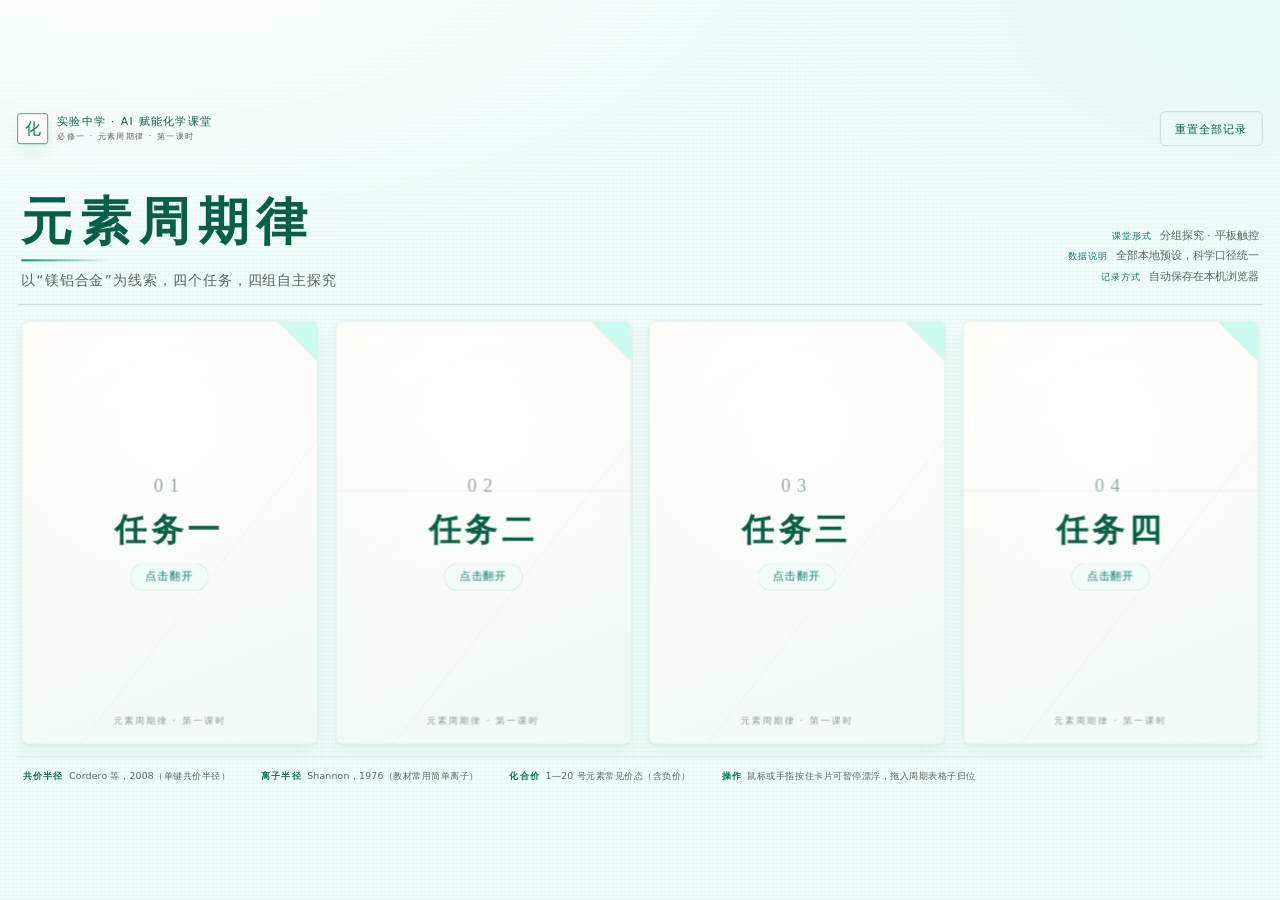
==== index.html @ ee49c3c9 "优化卡片翻面与放大预览，精简卡片背面并标注离子半径来源" ====
<!DOCTYPE html>
<html lang="zh-CN">
<head>
  <meta charset="UTF-8">
  <meta name="viewport" content="width=device-width, initial-scale=1.0, maximum-scale=1.0, user-scalable=no">
  <title>元素周期律 · 第一课时</title>
  <link rel="stylesheet" href="css/base.css?v=13">
  <link rel="stylesheet" href="css/main.css?v=13">
</head>
<body>
  <div id="stage">
    <!-- 顶部：课程标识与全局重置 -->
    <header class="hero-head">
      <div class="brand">
        <span class="brand-seal">化</span>
        <div class="brand-text">
          <div class="brand-line">实验中学 · AI 赋能化学课堂</div>
          <div class="brand-sub">必修一 · 元素周期律 · 第一课时</div>
        </div>
      </div>
      <button class="btn btn-ghost" id="btn-reset-all">重置全部记录</button>
    </header>

    <!-- 主标题区 -->
    <section class="hero">
      <div class="hero-main">
        <h1 class="hero-title">元素周期律</h1>
        <div class="hero-rule"></div>
        <p class="hero-sub">以“镁铝合金”为线索，四个任务，四组自主探究</p>
      </div>
      <aside class="hero-aside">
        <div class="aside-line"><span>课堂形式</span>分组探究 · 平板触控</div>
        <div class="aside-line"><span>数据说明</span>全部本地预设，科学口径统一</div>
        <div class="aside-line"><span>记录方式</span>自动保存在本机浏览器</div>
      </aside>
    </section>

    <!-- 四个任务入口：默认背面朝上，小组盲选后翻牌 -->
    <main class="task-grid">
      <div class="flip-card" data-task="task1">
        <div class="flip-inner">
          <!-- 背面：盲选封面，不透露任务内容 -->
          <div class="flip-face flip-cover">
            <span class="cover-fold"></span>
            <span class="cover-index">01</span>
            <span class="cover-title">任务一</span>
            <span class="cover-hint">点击翻开</span>
            <span class="cover-mark">元素周期律 · 第一课时</span>
          </div>
          <!-- 正面：任务详情 -->
          <div class="flip-face flip-front">
            <button class="flip-back" type="button">翻回背面</button>
            <div class="task-index">01</div>
            <div class="task-body">
              <div class="task-kicker">原子结构</div>
              <h2>构造原子结构示意图</h2>
              <p>增减质子与电子，判断中性原子与电子层排布，把正确的结构示意图点进周期表。</p>
              <div class="task-meta">不显示中子 · 本节课不讨论同位素 · 完成铝后自由探索</div>
            </div>
            <div class="task-foot">
              <div class="task-progress">
                <div class="task-progress-bar"><i data-bar="task1"></i></div>
                <span data-progress="task1">已点亮 0 / 26</span>
              </div>
              <div class="task-actions">
                <button class="task-reset" data-reset="task1" type="button">清空记录</button>
                <a class="task-enter-btn" href="task1.html">进入任务 →</a>
              </div>
            </div>
          </div>
        </div>
      </div>

      <div class="flip-card" data-task="task2">
        <div class="flip-inner">
          <div class="flip-face flip-cover">
            <span class="cover-fold"></span>
            <span class="cover-index">02</span>
            <span class="cover-title">任务二</span>
            <span class="cover-hint">点击翻开</span>
            <span class="cover-mark">元素周期律 · 第一课时</span>
          </div>
          <div class="flip-face flip-front">
            <button class="flip-back" type="button">翻回背面</button>
            <div class="task-index">02</div>
            <div class="task-body">
              <div class="task-kicker">原子半径</div>
              <h2>原子半径卡片探究</h2>
              <p>在凌乱悬浮的卡片中翻面、读数据、拖回周期表，寻找与铝原子半径相近的元素。</p>
              <div class="task-meta">共价半径 / pm · Cordero 等，2008（单键共价半径）</div>
            </div>
            <div class="task-foot">
              <div class="task-progress">
                <div class="task-progress-bar"><i data-bar="task2"></i></div>
                <span data-progress="task2">已翻面 0 / 32</span>
              </div>
              <div class="task-actions">
                <button class="task-reset" data-reset="task2" type="button">清空记录</button>
                <a class="task-enter-btn" href="task2.html">进入任务 →</a>
              </div>
            </div>
          </div>
        </div>
      </div>

      <div class="flip-card" data-task="task3">
        <div class="flip-inner">
          <div class="flip-face flip-cover">
            <span class="cover-fold"></span>
            <span class="cover-index">03</span>
            <span class="cover-title">任务三</span>
            <span class="cover-hint">点击翻开</span>
            <span class="cover-mark">元素周期律 · 第一课时</span>
          </div>
          <div class="flip-face flip-front">
            <button class="flip-back" type="button">翻回背面</button>
            <div class="task-index">03</div>
            <div class="task-body">
              <div class="task-kicker">离子半径</div>
              <h2>离子半径与核外电子排布</h2>
              <p>镁铝合金氧化膜中的 Mg²⁺、Al³⁺ 都是 10 电子，半径为何不同？比较其他简单离子，归纳半径规律。</p>
              <div class="task-meta">离子半径 / pm · 可一键叠加原子半径对比</div>
            </div>
            <div class="task-foot">
              <div class="task-progress">
                <div class="task-progress-bar"><i data-bar="task3"></i></div>
                <span data-progress="task3">已翻面 0 / 19</span>
              </div>
              <div class="task-actions">
                <button class="task-reset" data-reset="task3" type="button">清空记录</button>
                <a class="task-enter-btn" href="task3.html">进入任务 →</a>
              </div>
            </div>
          </div>
        </div>
      </div>

      <div class="flip-card" data-task="task4">
        <div class="flip-inner">
          <div class="flip-face flip-cover">
            <span class="cover-fold"></span>
            <span class="cover-index">04</span>
            <span class="cover-title">任务四</span>
            <span class="cover-hint">点击翻开</span>
            <span class="cover-mark">元素周期律 · 第一课时</span>
          </div>
          <div class="flip-face flip-front">
            <button class="flip-back" type="button">翻回背面</button>
            <div class="task-index">04</div>
            <div class="task-body">
              <div class="task-kicker">常见化合价</div>
              <h2>化合价卡片探究</h2>
              <p>翻面读取 1—20 号元素的常见价态，观察最高正价、最低负价与周期表位置的联系。</p>
              <div class="task-meta">1—20 号元素 · 高中常见价态（含负价）</div>
            </div>
            <div class="task-foot">
              <div class="task-progress">
                <div class="task-progress-bar"><i data-bar="task4"></i></div>
                <span data-progress="task4">已翻面 0 / 17</span>
              </div>
              <div class="task-actions">
                <button class="task-reset" data-reset="task4" type="button">清空记录</button>
                <a class="task-enter-btn" href="task4.html">进入任务 →</a>
              </div>
            </div>
          </div>
        </div>
      </div>
    </main>

    <!-- 页脚说明 -->
    <footer class="hero-foot">
      <div class="foot-item"><b>共价半径</b>Cordero 等，2008（单键共价半径）</div>
      <div class="foot-item"><b>离子半径</b>Shannon，1976（教材常用简单离子）</div>
      <div class="foot-item"><b>化合价</b>1—20 号元素常见价态（含负价）</div>
      <div class="foot-item"><b>操作</b>鼠标或手指按住卡片可暂停漂浮，拖入周期表格子归位</div>
    </footer>
  </div>

  <script src="js/data.js?v=13"></script>
  <script src="js/common.js?v=13"></script>
  <script src="js/main.js?v=13"></script>
</body>
</html>
---- css/base.css ----
/* =====================================================================
   base.css —— 全局风格、舞台自适应、通用组件
   风格：折纸纸质感 + 新古典秩序网格 + 侘寂留白
   ===================================================================== */

:root {
  --teal-900: #065f46;
  --teal-800: #047857;
  --teal-600: #059669;
  --teal-500: #0d9488;
  --cyan: #0891b2;
  --mint-50: #f0fdfa;
  --mint-100: #ccfbf1;
  --paper: #fffef8;
  --paper-2: #f7f5f0;
  --ink: #2a2a28;
  --ink-soft: #5a6360;
  --line: #d8e6e1;
  --line-strong: #b6d2ca;
  --red: #b3261e;
  --red-bg: #fdecea;
  --shadow-paper: 0 1px 0 rgba(255, 255, 255, .9) inset, 0 2px 3px rgba(6, 95, 70, .06), 0 12px 24px rgba(6, 95, 70, .07);
  --radius-card: 10px;
  --font-serif: "Noto Serif SC", "Source Han Serif SC", "Songti SC", "SimSun", "Times New Roman", serif;
  --font-sans: "PingFang SC", "HarmonyOS Sans SC", "Microsoft YaHei", "Noto Sans SC", system-ui, sans-serif;
}

* { box-sizing: border-box; }

html, body {
  margin: 0;
  padding: 0;
  width: 100%;
  height: 100%;
  overflow: hidden;
  background: #e8f4f1;
  color: var(--ink);
  font-family: var(--font-sans);
  -webkit-tap-highlight-color: transparent;
}

/* 米白纸张底色 + 极淡的纸纤维纹理（纯 CSS，离线可用） */
body {
  background-color: var(--mint-50);
  background-image:
    radial-gradient(1200px 600px at 12% -10%, #ffffff 0%, rgba(255, 255, 255, 0) 60%),
    radial-gradient(900px 500px at 100% 0%, #e6faf5 0%, rgba(230, 250, 245, 0) 55%),
    repeating-linear-gradient(0deg, rgba(6, 95, 70, .018) 0 1px, transparent 1px 4px),
    repeating-linear-gradient(90deg, rgba(6, 95, 70, .012) 0 1px, transparent 1px 4px);
}

/* 固定的 1920×1080 舞台，脚本按窗口大小整体缩放，投屏比例始终稳定 */
#stage {
  position: absolute;
  left: 50%;
  top: 50%;
  width: 1920px;
  height: 1080px;
  transform-origin: center center;
  padding: 0 26px 22px;
  display: flex;
  flex-direction: column;
  overflow: hidden;
}

/* ---------------- 顶栏 ---------------- */
.topbar {
  height: 92px;
  flex: 0 0 auto;
  display: flex;
  align-items: center;
  justify-content: space-between;
  gap: 24px;
}

.topbar-left {
  display: flex;
  align-items: center;
  gap: 22px;
  min-width: 0;
}

.back-link {
  display: inline-flex;
  align-items: center;
  gap: 6px;
  height: 50px;
  padding: 0 18px;
  border: 1px solid var(--line-strong);
  border-radius: 8px;
  background: var(--paper);
  color: var(--teal-800);
  font-size: 18px;
  text-decoration: none;
  letter-spacing: .04em;
  box-shadow: var(--shadow-paper);
  transition: transform .24s ease-out, border-color .24s ease-out;
  white-space: nowrap;
}
.back-link:hover { transform: translateY(-1px); border-color: var(--teal-600); }

.title-block { min-width: 0; }

.eyebrow {
  font-size: 15px;
  letter-spacing: .24em;
  color: var(--teal-600);
  margin-bottom: 4px;
  text-transform: uppercase;
}

h1 {
  margin: 0;
  font-family: var(--font-serif);
  font-size: 34px;
  font-weight: 600;
  letter-spacing: .05em;
  color: var(--teal-900);
  white-space: nowrap;
}

.topbar-right {
  display: flex;
  align-items: center;
  gap: 12px;
  flex: 0 0 auto;
}

.progress-chip {
  height: 52px;
  padding: 0 18px;
  display: inline-flex;
  align-items: center;
  gap: 8px;
  border-radius: 8px;
  border: 1px dashed var(--line-strong);
  background: rgba(255, 254, 248, .7);
  color: var(--teal-800);
  font-size: 17px;
  letter-spacing: .05em;
}

/* ---------------- 按钮 ---------------- */
.btn {
  height: 52px;
  padding: 0 22px;
  border-radius: 8px;
  border: 1px solid var(--line-strong);
  background: var(--paper);
  color: var(--teal-900);
  font-size: 17px;
  font-family: var(--font-sans);
  letter-spacing: .06em;
  cursor: pointer;
  box-shadow: var(--shadow-paper);
  transition: transform .22s ease-out, background-color .22s ease-out, border-color .22s ease-out;
  white-space: nowrap;
  touch-action: manipulation;
}
.btn:hover { transform: translateY(-1px); border-color: var(--teal-600); }
.btn:active { transform: translateY(0); }

.btn-primary {
  background: var(--teal-800);
  border-color: var(--teal-900);
  color: #f7fffd;
}
.btn-primary:hover { background: var(--teal-900); }

.btn-ghost { background: transparent; box-shadow: none; }

/* ---------------- 面板（纸质卡片） ---------------- */
.panel {
  position: relative;
  background: var(--paper);
  border: 1px solid var(--line);
  border-radius: var(--radius-card);
  box-shadow: var(--shadow-paper);
  display: flex;
  flex-direction: column;
  min-height: 0;
  overflow: hidden;
}

/* 纸面极淡的折痕：一条斜向细线，不抢视觉 */
.panel::after {
  content: "";
  position: absolute;
  inset: 0;
  pointer-events: none;
  background-image: linear-gradient(118deg, transparent 0 49.85%, rgba(6, 95, 70, .045) 49.85% 50%, transparent 50% 100%);
  opacity: .9;
}

.panel-head {
  flex: 0 0 auto;
  height: 54px;
  padding: 0 18px;
  display: flex;
  align-items: center;
  justify-content: space-between;
  gap: 12px;
  border-bottom: 1px solid var(--line);
  background: linear-gradient(180deg, rgba(240, 253, 250, .9), rgba(255, 254, 248, 0));
}

.panel-title {
  display: inline-flex;
  align-items: center;
  gap: 8px;
  font-family: var(--font-serif);
  font-size: 19px;
  letter-spacing: .1em;
  color: var(--teal-900);
}

.panel-title::before {
  content: "";
  width: 4px;
  height: 16px;
  background: var(--teal-600);
  border-radius: 1px;
}

.panel-hint {
  font-size: 15px;
  color: var(--ink-soft);
  letter-spacing: .02em;
}

/* ---------------- 记录面板（覆盖层） ---------------- */
.record-overlay {
  position: fixed;
  inset: 0;
  z-index: 90;
  display: none;
  align-items: center;
  justify-content: center;
  background: rgba(6, 95, 70, .18);
  backdrop-filter: blur(3px);
}
.record-overlay.is-open { display: flex; }

.record-sheet {
  width: 1660px;
  height: 900px;
  max-height: 900px;
  /* 不参与 flex 收缩：先保持设计尺寸，再由脚本整体缩放，避免被压成窄条 */
  flex: 0 0 auto;
  background: var(--paper);
  border: 1px solid var(--line-strong);
  border-radius: 12px;
  box-shadow: 0 30px 70px rgba(6, 95, 70, .22);
  display: flex;
  flex-direction: column;
  overflow: hidden;
  transform-origin: center center;
}

.record-head {
  height: 74px;
  flex: 0 0 auto;
  padding: 0 26px;
  display: flex;
  align-items: center;
  justify-content: space-between;
  border-bottom: 1px solid var(--line);
  background: var(--mint-50);
}

.record-head h2 {
  margin: 0;
  font-family: var(--font-serif);
  font-size: 26px;
  letter-spacing: .1em;
  color: var(--teal-900);
}

.record-body {
  flex: 1;
  min-height: 0;
  display: grid;
  grid-template-columns: 1fr 660px;
  grid-template-rows: minmax(0, 1fr);
  gap: 22px;
  padding: 22px 26px 26px;
  overflow: hidden;
}

.record-left { min-width: 0; min-height: 0; display: flex; flex-direction: column; gap: 14px; overflow: hidden; }

.record-stats {
  display: grid;
  grid-template-columns: repeat(4, 1fr);
  gap: 12px;
}

.stat-box {
  border: 1px solid var(--line);
  border-radius: 8px;
  padding: 10px 14px;
  background: var(--paper-2);
}
.stat-box .stat-label { font-size: 14px; color: var(--ink-soft); letter-spacing: .06em; }
.stat-box .stat-value {
  font-family: var(--font-serif);
  font-size: 30px;
  color: var(--teal-900);
  line-height: 1.2;
}
.stat-box .stat-value small { font-size: 15px; color: var(--ink-soft); margin-left: 4px; }

.record-table-wrap {
  flex: 1;
  min-height: 0;
  overflow: auto;
  border: 1px solid var(--line);
  border-radius: 8px;
}

table.record-table {
  width: 100%;
  border-collapse: collapse;
  font-size: 17px;
}

table.record-table th {
  position: sticky;
  top: 0;
  background: var(--mint-50);
  color: var(--teal-900);
  font-weight: 600;
  font-size: 15px;
  letter-spacing: .06em;
  text-align: left;
  padding: 11px 12px;
  border-bottom: 1px solid var(--line-strong);
  white-space: nowrap;
}

table.record-table td {
  padding: 10px 12px;
  border-bottom: 1px solid #edf4f2;
  color: var(--ink);
}

table.record-table tr:nth-child(even) td { background: rgba(240, 253, 250, .5); }
table.record-table td.num { font-variant-numeric: tabular-nums; }
table.record-table .muted { color: var(--ink-soft); }
table.record-table .done { color: var(--teal-800); }
table.record-table .undone { color: var(--amber, #b45309); }

.record-right {
  display: flex;
  flex-direction: column;
  gap: 10px;
  min-width: 0;
  min-height: 0;
  overflow: hidden;
}

.record-chart-title {
  font-family: var(--font-serif);
  font-size: 18px;
  letter-spacing: .08em;
  color: var(--teal-900);
}

.record-empty {
  padding: 44px;
  text-align: center;
  color: var(--ink-soft);
  font-size: 17px;
  letter-spacing: .04em;
}

/* 细滚动条，投屏不刺眼 */
::-webkit-scrollbar { width: 8px; height: 8px; }
::-webkit-scrollbar-thumb { background: #cfe3de; border-radius: 4px; }
::-webkit-scrollbar-track { background: transparent; }

/* 通用提示条 */
.toast {
  position: fixed;
  left: 50%;
  bottom: 46px;
  transform: translate(-50%, 14px);
  padding: 12px 22px;
  border-radius: 8px;
  background: rgba(6, 95, 70, .94);
  color: #f6fffd;
  font-size: 17px;
  letter-spacing: .05em;
  opacity: 0;
  pointer-events: none;
  transition: opacity .24s ease-out, transform .24s ease-out;
  z-index: 120;
}
.toast.show { opacity: 1; transform: translate(-50%, 0); }
---- css/main.css ----
/* =====================================================================
   main.css —— 主网页：四个任务入口
   ===================================================================== */

#stage {
  padding-top: 26px;
  gap: 18px;
}

/* ---------------- 顶部品牌 ---------------- */
.hero-head {
  flex: 0 0 64px;
  display: flex;
  align-items: center;
  justify-content: space-between;
}

.brand { display: flex; align-items: center; gap: 14px; }

/* 方形印章式标识，只用青绿，不做金色奢华装饰 */
.brand-seal {
  width: 46px;
  height: 46px;
  display: grid;
  place-items: center;
  border: 1px solid var(--teal-800);
  border-radius: 4px;
  background: var(--paper);
  color: var(--teal-800);
  font-family: var(--font-serif);
  font-size: 24px;
  box-shadow: var(--shadow-paper);
}

.brand-line {
  font-size: 16px;
  letter-spacing: .14em;
  color: var(--teal-900);
}
.brand-sub {
  margin-top: 3px;
  font-size: 12px;
  letter-spacing: .18em;
  color: var(--ink-soft);
}

/* ---------------- 标题区 ---------------- */
.hero {
  flex: 0 0 214px;
  display: flex;
  align-items: flex-end;
  justify-content: space-between;
  padding: 6px 6px 22px;
  border-bottom: 1px solid var(--line-strong);
}

.hero-title {
  font-family: var(--font-serif);
  font-size: 76px;
  line-height: 1.05;
  letter-spacing: .16em;
  color: var(--teal-900);
  margin: 0;
  font-weight: 600;
}

.hero-rule {
  width: 132px;
  height: 3px;
  margin: 16px 0 14px;
  background: linear-gradient(90deg, var(--teal-600), rgba(13, 148, 136, 0));
}

.hero-sub {
  margin: 0;
  font-size: 21px;
  letter-spacing: .07em;
  color: var(--ink-soft);
}

.hero-aside {
  text-align: right;
  display: flex;
  flex-direction: column;
  gap: 10px;
  padding-bottom: 8px;
}
.aside-line {
  font-size: 16px;
  color: var(--ink-soft);
  letter-spacing: .03em;
}
.aside-line span {
  display: inline-block;
  min-width: 84px;
  margin-right: 12px;
  color: var(--teal-700, #0f766e);
  font-size: 13px;
  letter-spacing: .14em;
}

/* ---------------- 四张任务卡：可翻转，默认盲选 ---------------- */
.task-grid {
  flex: 1;
  min-height: 0;
  display: grid;
  grid-template-columns: repeat(4, 1fr);
  gap: 26px;
  padding: 6px 6px 0;
}

.flip-card {
  position: relative;
  min-height: 0;
  perspective: 1800px;
  cursor: pointer;
}

.flip-inner {
  position: relative;
  width: 100%;
  height: 100%;
  transform-style: preserve-3d;
  transition: transform .75s cubic-bezier(.2, .72, .25, 1);
}

.flip-card.is-flipped { cursor: default; }
.flip-card.is-flipped .flip-inner { transform: rotateY(180deg); }

.flip-face {
  position: absolute;
  inset: 0;
  -webkit-backface-visibility: hidden;
  backface-visibility: hidden;
  border-radius: 12px;
  border: 1px solid var(--line);
  background: var(--paper);
  box-shadow: var(--shadow-paper);
  overflow: hidden;
  display: flex;
  flex-direction: column;
}

/* 盲选封面：只显示编号，不透露任务内容 */
.flip-cover {
  align-items: center;
  justify-content: center;
  gap: 18px;
  padding: 36px 26px;
  background:
    radial-gradient(circle at 50% 24%, #ffffff 0%, rgba(255, 255, 255, 0) 58%),
    linear-gradient(158deg, #fffef8 0%, #f2faf7 100%);
  transition: box-shadow .3s ease-out;
}

.flip-card:not(.is-flipped):hover .flip-cover {
  box-shadow: 0 2px 3px rgba(6, 95, 70, .06), 0 24px 44px rgba(6, 95, 70, .14);
}

/* 封面折痕 */
.flip-cover::after {
  content: "";
  position: absolute;
  inset: 0;
  pointer-events: none;
  background-image:
    linear-gradient(180deg, transparent 0 40%, rgba(6, 95, 70, .05) 40% calc(40% + 1px), transparent calc(40% + 1px)),
    linear-gradient(128deg, transparent 0 62%, rgba(6, 95, 70, .04) 62% calc(62% + 1px), transparent calc(62% + 1px));
}

/* 右上角折角 */
.cover-fold {
  position: absolute;
  top: 0;
  right: 0;
  border-style: solid;
  border-width: 0 58px 58px 0;
  border-color: transparent var(--mint-100) transparent transparent;
  filter: drop-shadow(-1px 1px 1px rgba(6, 95, 70, .12));
}

.cover-index {
  font-family: var(--font-serif);
  font-size: 28px;
  letter-spacing: .34em;
  color: #93aaa3;
}

.cover-title {
  font-family: var(--font-serif);
  font-size: 48px;
  font-weight: 600;
  letter-spacing: .14em;
  color: var(--teal-900);
}

.cover-hint {
  padding: 9px 22px;
  border: 1px dashed var(--line-strong);
  border-radius: 999px;
  background: rgba(240, 253, 250, .85);
  font-size: 16px;
  letter-spacing: .12em;
  color: var(--teal-700, #0f766e);
}

.cover-mark {
  position: absolute;
  bottom: 26px;
  font-size: 14px;
  letter-spacing: .18em;
  color: #8a9a95;
}

/* 正面：任务详情 */
.flip-front {
  transform: rotateY(180deg);
  padding: 28px 26px 24px;
  pointer-events: none;
}

.flip-card.is-flipped .flip-front { pointer-events: auto; }

/* 纸面折痕：只保留一条斜向淡线，避免横线压到标题 */
.flip-front::before {
  content: "";
  position: absolute;
  inset: 0;
  pointer-events: none;
  background-image: linear-gradient(126deg, transparent 0 62%, rgba(6, 95, 70, .045) 62% calc(62% + 1px), transparent calc(62% + 1px));
}

/* 右上角“翻回背面”，方便课堂重新盲选 */
.flip-back {
  position: absolute;
  top: 20px;
  right: 22px;
  padding: 6px 12px;
  border: 1px dashed var(--line-strong);
  border-radius: 6px;
  background: rgba(255, 254, 248, .9);
  color: var(--ink-soft);
  font-size: 13px;
  letter-spacing: .04em;
  cursor: pointer;
  z-index: 3;
}
.flip-back:hover { color: var(--teal-800); border-color: var(--teal-600); }

.task-index {
  font-family: var(--font-serif);
  font-size: 38px;
  letter-spacing: .06em;
  color: var(--line-strong);
  line-height: 1;
}

.task-body {
  flex: 1;
  padding-top: 12px;
  display: flex;
  flex-direction: column;
  justify-content: center;
}

.task-kicker {
  display: inline-block;
  padding: 5px 12px;
  border: 1px solid var(--line-strong);
  border-radius: 3px;
  font-size: 14px;
  letter-spacing: .18em;
  color: var(--teal-700, #0f766e);
  background: rgba(240, 253, 250, .8);
  margin-bottom: 16px;
}

.flip-front h2 {
  margin: 0 0 14px;
  font-family: var(--font-serif);
  font-size: 28px;
  font-weight: 600;
  letter-spacing: .04em;
  color: var(--teal-900);
  line-height: 1.35;
}

.flip-front p {
  margin: 0;
  font-size: 17px;
  line-height: 1.8;
  color: var(--ink-soft);
  letter-spacing: .01em;
}

/* 卡片内的数据口径小字，让正面信息更完整 */
.task-meta {
  margin-top: 12px;
  padding-top: 10px;
  border-top: 1px dashed var(--line);
  font-size: 14px;
  line-height: 1.5;
  letter-spacing: .02em;
  color: #7f8f8a;
}

.task-foot {
  flex: 0 0 auto;
  margin-top: auto;
  padding-top: 18px;
  border-top: 1px solid var(--line);
}

.task-progress { display: flex; flex-direction: column; gap: 8px; }

.task-progress-bar {
  height: 5px;
  border-radius: 3px;
  background: #e4efec;
  overflow: hidden;
}
.task-progress-bar i {
  display: block;
  height: 100%;
  width: 0;
  background: var(--teal-600);
  transition: width .3s ease-out;
}

.task-progress span {
  font-size: 15px;
  letter-spacing: .04em;
  color: var(--ink-soft);
  font-variant-numeric: tabular-nums;
}

.task-actions {
  display: flex;
  align-items: center;
  justify-content: space-between;
  gap: 10px;
  margin-top: 16px;
}

.task-enter-btn {
  height: 48px;
  padding: 0 20px;
  display: inline-flex;
  align-items: center;
  border-radius: 8px;
  background: var(--teal-800);
  border: 1px solid var(--teal-900);
  color: #f7fffd;
  font-size: 16px;
  letter-spacing: .06em;
  text-decoration: none;
  transition: background-color .2s ease-out, transform .2s ease-out;
  white-space: nowrap;
}
.task-enter-btn:hover { background: var(--teal-900); transform: translateY(-1px); }

.task-reset {
  padding: 8px 12px;
  border: 1px dashed var(--line-strong);
  border-radius: 6px;
  background: transparent;
  color: var(--ink-soft);
  font-size: 14px;
  letter-spacing: .03em;
  cursor: pointer;
  transition: color .2s ease-out, border-color .2s ease-out;
}
.task-reset:hover { color: var(--red); border-color: #d9a7a2; }

/* ---------------- 页脚 ---------------- */
.hero-foot {
  flex: 0 0 58px;
  display: flex;
  align-items: center;
  gap: 46px;
  padding: 0 8px;
  border-top: 1px solid var(--line);
}

.foot-item {
  font-size: 14px;
  color: var(--ink-soft);
  letter-spacing: .02em;
}
.foot-item b {
  color: var(--teal-800);
  font-weight: 600;
  margin-right: 8px;
  letter-spacing: .1em;
}
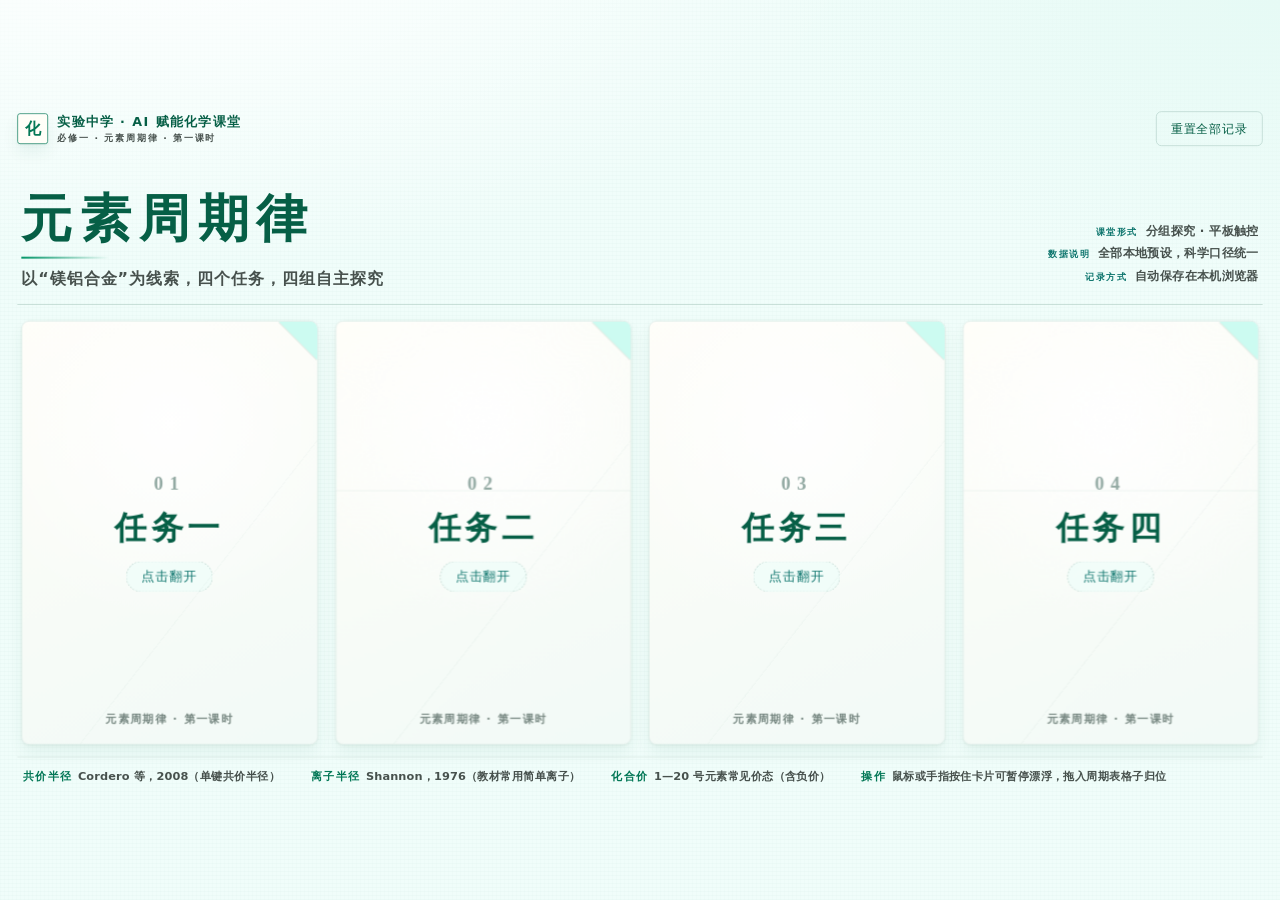
==== commit 482e861f: "整体放大全站字号并加粗正文，压缩面板留白适配新字号" ====
--- a/index.html
+++ b/index.html
@@ -4,8 +4,8 @@
   <meta charset="UTF-8">
   <meta name="viewport" content="width=device-width, initial-scale=1.0, maximum-scale=1.0, user-scalable=no">
   <title>元素周期律 · 第一课时</title>
-  <link rel="stylesheet" href="css/base.css?v=13">
-  <link rel="stylesheet" href="css/main.css?v=13">
+  <link rel="stylesheet" href="css/base.css?v=17">
+  <link rel="stylesheet" href="css/main.css?v=17">
 </head>
 <body>
   <div id="stage">
@@ -86,7 +86,7 @@
             <div class="task-body">
               <div class="task-kicker">原子半径</div>
               <h2>原子半径卡片探究</h2>
-              <p>在凌乱悬浮的卡片中翻面、读数据、拖回周期表，寻找与铝原子半径相近的元素。</p>
+              <p>在凌乱悬浮的卡片中翻面、读数据、拖回周期表，寻找与铝原子半径相近的元素原子。</p>
               <div class="task-meta">共价半径 / pm · Cordero 等，2008（单键共价半径）</div>
             </div>
             <div class="task-foot">
@@ -177,8 +177,8 @@
     </footer>
   </div>
 
-  <script src="js/data.js?v=13"></script>
-  <script src="js/common.js?v=13"></script>
-  <script src="js/main.js?v=13"></script>
+  <script src="js/data.js?v=17"></script>
+  <script src="js/common.js?v=17"></script>
+  <script src="js/main.js?v=17"></script>
 </body>
 </html>
--- a/css/base.css
+++ b/css/base.css
@@ -13,8 +13,8 @@
   --mint-100: #ccfbf1;
   --paper: #fffef8;
   --paper-2: #f7f5f0;
-  --ink: #2a2a28;
-  --ink-soft: #5a6360;
+  --ink: #23231f;
+  --ink-soft: #47514d;
   --line: #d8e6e1;
   --line-strong: #b6d2ca;
   --red: #b3261e;
@@ -36,6 +36,8 @@
   background: #e8f4f1;
   color: var(--ink);
   font-family: var(--font-sans);
+  /* 整体加粗一档：投屏和长时间阅读更清楚，不再显得字细又小 */
+  font-weight: 600;
   -webkit-tap-highlight-color: transparent;
 }
 
@@ -90,7 +92,7 @@
   border-radius: 8px;
   background: var(--paper);
   color: var(--teal-800);
-  font-size: 18px;
+  font-size: 20px;
   text-decoration: none;
   letter-spacing: .04em;
   box-shadow: var(--shadow-paper);
@@ -102,7 +104,8 @@
 .title-block { min-width: 0; }
 
 .eyebrow {
-  font-size: 15px;
+  font-size: 16px;
+  font-weight: 600;
   letter-spacing: .24em;
   color: var(--teal-600);
   margin-bottom: 4px;
@@ -136,7 +139,7 @@
   border: 1px dashed var(--line-strong);
   background: rgba(255, 254, 248, .7);
   color: var(--teal-800);
-  font-size: 17px;
+  font-size: 18px;
   letter-spacing: .05em;
 }
 
@@ -148,8 +151,9 @@
   border: 1px solid var(--line-strong);
   background: var(--paper);
   color: var(--teal-900);
-  font-size: 17px;
+  font-size: 18px;
   font-family: var(--font-sans);
+  font-weight: 500;
   letter-spacing: .06em;
   cursor: pointer;
   box-shadow: var(--shadow-paper);
@@ -209,7 +213,8 @@
   align-items: center;
   gap: 8px;
   font-family: var(--font-serif);
-  font-size: 19px;
+  font-size: 21px;
+  font-weight: 600;
   letter-spacing: .1em;
   color: var(--teal-900);
 }
@@ -223,9 +228,11 @@
 }
 
 .panel-hint {
-  font-size: 15px;
+  font-size: 17px;
+  font-weight: 500;
   color: var(--ink-soft);
   letter-spacing: .02em;
+  line-height: 1.4;
 }
 
 /* ---------------- 记录面板（覆盖层） ---------------- */
@@ -301,7 +308,7 @@
   padding: 10px 14px;
   background: var(--paper-2);
 }
-.stat-box .stat-label { font-size: 14px; color: var(--ink-soft); letter-spacing: .06em; }
+.stat-box .stat-label { font-size: 16px; color: var(--ink-soft); letter-spacing: .06em; }
 .stat-box .stat-value {
   font-family: var(--font-serif);
   font-size: 30px;
@@ -321,7 +328,7 @@
 table.record-table {
   width: 100%;
   border-collapse: collapse;
-  font-size: 17px;
+  font-size: 18px;
 }
 
 table.record-table th {
@@ -330,7 +337,7 @@
   background: var(--mint-50);
   color: var(--teal-900);
   font-weight: 600;
-  font-size: 15px;
+  font-size: 17px;
   letter-spacing: .06em;
   text-align: left;
   padding: 11px 12px;
@@ -361,7 +368,8 @@
 
 .record-chart-title {
   font-family: var(--font-serif);
-  font-size: 18px;
+  font-size: 20px;
+  font-weight: 600;
   letter-spacing: .08em;
   color: var(--teal-900);
 }
@@ -370,7 +378,7 @@
   padding: 44px;
   text-align: center;
   color: var(--ink-soft);
-  font-size: 17px;
+  font-size: 18px;
   letter-spacing: .04em;
 }
 
@@ -389,7 +397,7 @@
   border-radius: 8px;
   background: rgba(6, 95, 70, .94);
   color: #f6fffd;
-  font-size: 17px;
+  font-size: 18px;
   letter-spacing: .05em;
   opacity: 0;
   pointer-events: none;
--- a/css/main.css
+++ b/css/main.css
@@ -33,14 +33,15 @@
 }
 
 .brand-line {
-  font-size: 16px;
-  letter-spacing: .14em;
+  font-size: 19px;
+  font-weight: 600;
+  letter-spacing: .12em;
   color: var(--teal-900);
 }
 .brand-sub {
   margin-top: 3px;
-  font-size: 12px;
-  letter-spacing: .18em;
+  font-size: 14px;
+  letter-spacing: .16em;
   color: var(--ink-soft);
 }
 
@@ -73,8 +74,8 @@
 
 .hero-sub {
   margin: 0;
-  font-size: 21px;
-  letter-spacing: .07em;
+  font-size: 24px;
+  letter-spacing: .06em;
   color: var(--ink-soft);
 }
 
@@ -86,17 +87,17 @@
   padding-bottom: 8px;
 }
 .aside-line {
-  font-size: 16px;
+  font-size: 18px;
   color: var(--ink-soft);
   letter-spacing: .03em;
 }
 .aside-line span {
   display: inline-block;
-  min-width: 84px;
+  min-width: 90px;
   margin-right: 12px;
   color: var(--teal-700, #0f766e);
-  font-size: 13px;
-  letter-spacing: .14em;
+  font-size: 14px;
+  letter-spacing: .12em;
 }
 
 /* ---------------- 四张任务卡：可翻转，默认盲选 ---------------- */
@@ -199,17 +200,18 @@
   border: 1px dashed var(--line-strong);
   border-radius: 999px;
   background: rgba(240, 253, 250, .85);
+  font-size: 19px;
+  font-weight: 500;
+  letter-spacing: .1em;
+  color: var(--teal-700, #0f766e);
+}
+
+.cover-mark {
+  position: absolute;
+  bottom: 26px;
   font-size: 16px;
-  letter-spacing: .12em;
-  color: var(--teal-700, #0f766e);
-}
-
-.cover-mark {
-  position: absolute;
-  bottom: 26px;
-  font-size: 14px;
-  letter-spacing: .18em;
-  color: #8a9a95;
+  letter-spacing: .16em;
+  color: #74857f;
 }
 
 /* 正面：任务详情 */
@@ -240,7 +242,7 @@
   border-radius: 6px;
   background: rgba(255, 254, 248, .9);
   color: var(--ink-soft);
-  font-size: 13px;
+  font-size: 15px;
   letter-spacing: .04em;
   cursor: pointer;
   z-index: 3;
@@ -268,8 +270,9 @@
   padding: 5px 12px;
   border: 1px solid var(--line-strong);
   border-radius: 3px;
-  font-size: 14px;
-  letter-spacing: .18em;
+  font-size: 17px;
+  font-weight: 500;
+  letter-spacing: .16em;
   color: var(--teal-700, #0f766e);
   background: rgba(240, 253, 250, .8);
   margin-bottom: 16px;
@@ -278,17 +281,17 @@
 .flip-front h2 {
   margin: 0 0 14px;
   font-family: var(--font-serif);
-  font-size: 28px;
-  font-weight: 600;
-  letter-spacing: .04em;
+  font-size: 32px;
+  font-weight: 600;
+  letter-spacing: .03em;
   color: var(--teal-900);
   line-height: 1.35;
 }
 
 .flip-front p {
   margin: 0;
-  font-size: 17px;
-  line-height: 1.8;
+  font-size: 21px;
+  line-height: 1.7;
   color: var(--ink-soft);
   letter-spacing: .01em;
 }
@@ -298,16 +301,16 @@
   margin-top: 12px;
   padding-top: 10px;
   border-top: 1px dashed var(--line);
-  font-size: 14px;
+  font-size: 17px;
   line-height: 1.5;
   letter-spacing: .02em;
-  color: #7f8f8a;
+  color: #67766f;
 }
 
 .task-foot {
   flex: 0 0 auto;
   margin-top: auto;
-  padding-top: 18px;
+  padding-top: 14px;
   border-top: 1px solid var(--line);
 }
 
@@ -328,7 +331,7 @@
 }
 
 .task-progress span {
-  font-size: 15px;
+  font-size: 17px;
   letter-spacing: .04em;
   color: var(--ink-soft);
   font-variant-numeric: tabular-nums;
@@ -351,8 +354,9 @@
   background: var(--teal-800);
   border: 1px solid var(--teal-900);
   color: #f7fffd;
-  font-size: 16px;
-  letter-spacing: .06em;
+  font-size: 19px;
+  font-weight: 500;
+  letter-spacing: .05em;
   text-decoration: none;
   transition: background-color .2s ease-out, transform .2s ease-out;
   white-space: nowrap;
@@ -365,7 +369,7 @@
   border-radius: 6px;
   background: transparent;
   color: var(--ink-soft);
-  font-size: 14px;
+  font-size: 16px;
   letter-spacing: .03em;
   cursor: pointer;
   transition: color .2s ease-out, border-color .2s ease-out;
@@ -383,9 +387,9 @@
 }
 
 .foot-item {
-  font-size: 14px;
-  color: var(--ink-soft);
-  letter-spacing: .02em;
+  font-size: 17px;
+  color: var(--ink-soft);
+  letter-spacing: .01em;
 }
 .foot-item b {
   color: var(--teal-800);
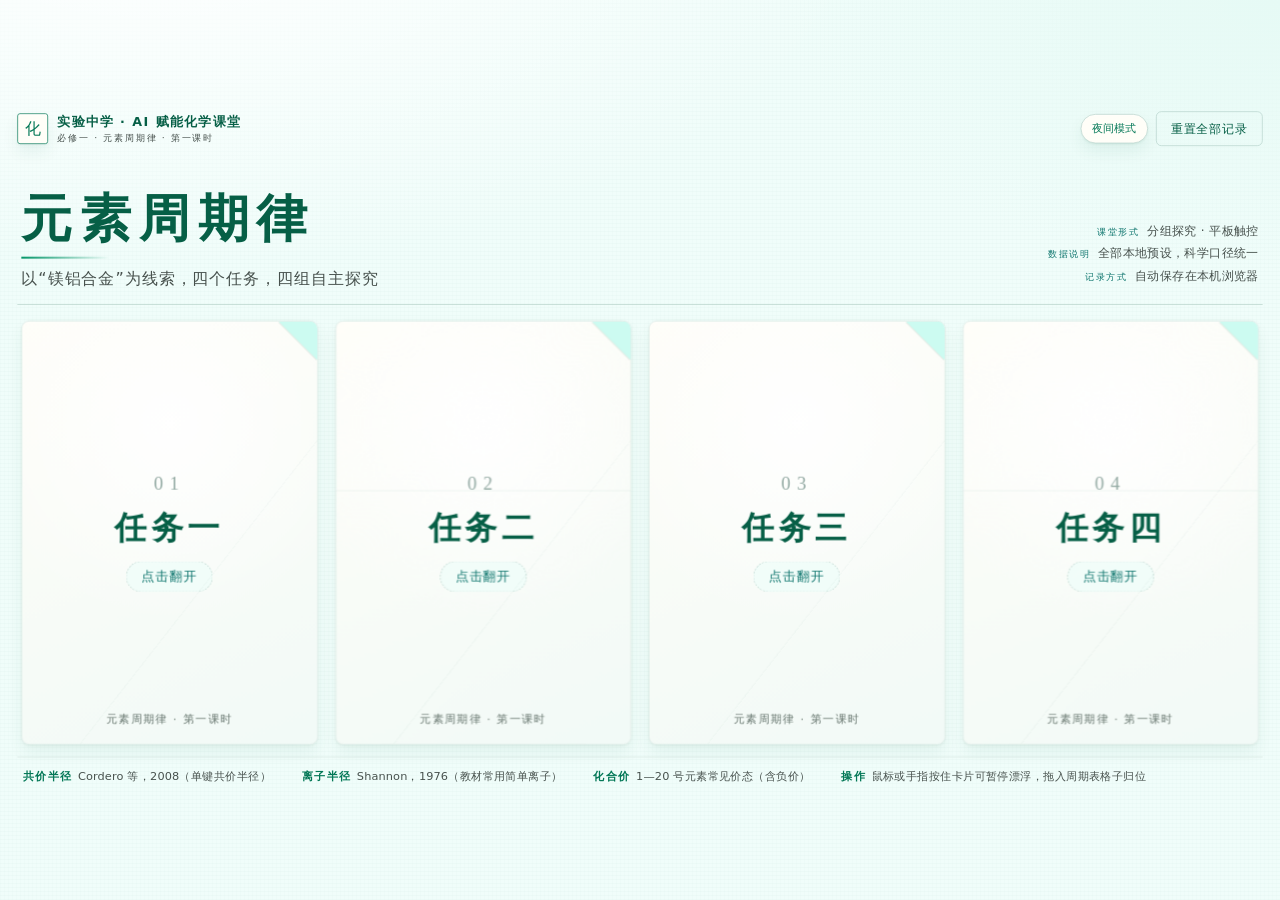
==== commit 7c64b282: "新增夜间模式，恢复正文常规字重并精简提示文案" ====
--- a/index.html
+++ b/index.html
@@ -4,8 +4,9 @@
   <meta charset="UTF-8">
   <meta name="viewport" content="width=device-width, initial-scale=1.0, maximum-scale=1.0, user-scalable=no">
   <title>元素周期律 · 第一课时</title>
-  <link rel="stylesheet" href="css/base.css?v=17">
-  <link rel="stylesheet" href="css/main.css?v=17">
+  <link rel="stylesheet" href="css/base.css?v=18">
+  <link rel="stylesheet" href="css/main.css?v=18">
+  <script src="js/theme.js?v=18"></script>
 </head>
 <body>
   <div id="stage">
@@ -18,7 +19,10 @@
           <div class="brand-sub">必修一 · 元素周期律 · 第一课时</div>
         </div>
       </div>
-      <button class="btn btn-ghost" id="btn-reset-all">重置全部记录</button>
+      <div class="hero-head-actions">
+        <button class="theme-toggle" data-theme-toggle type="button">夜间模式</button>
+        <button class="btn btn-ghost" id="btn-reset-all">重置全部记录</button>
+      </div>
     </header>
 
     <!-- 主标题区 -->
@@ -86,7 +90,7 @@
             <div class="task-body">
               <div class="task-kicker">原子半径</div>
               <h2>原子半径卡片探究</h2>
-              <p>在凌乱悬浮的卡片中翻面、读数据、拖回周期表，寻找与铝原子半径相近的元素原子。</p>
+              <p>在凌乱悬浮的卡片中翻面、读数据、拖回周期表，寻找与铝原子半径相近的原子。</p>
               <div class="task-meta">共价半径 / pm · Cordero 等，2008（单键共价半径）</div>
             </div>
             <div class="task-foot">
@@ -177,8 +181,8 @@
     </footer>
   </div>
 
-  <script src="js/data.js?v=17"></script>
-  <script src="js/common.js?v=17"></script>
-  <script src="js/main.js?v=17"></script>
+  <script src="js/data.js?v=18"></script>
+  <script src="js/common.js?v=18"></script>
+  <script src="js/main.js?v=18"></script>
 </body>
 </html>
--- a/css/base.css
+++ b/css/base.css
@@ -7,6 +7,7 @@
   --teal-900: #065f46;
   --teal-800: #047857;
   --teal-600: #059669;
+  --teal-700: #0f766e;
   --teal-500: #0d9488;
   --cyan: #0891b2;
   --mint-50: #f0fdfa;
@@ -21,6 +22,20 @@
   --red-bg: #fdecea;
   --shadow-paper: 0 1px 0 rgba(255, 255, 255, .9) inset, 0 2px 3px rgba(6, 95, 70, .06), 0 12px 24px rgba(6, 95, 70, .07);
   --radius-card: 10px;
+  /* 图形颜色也走变量，夜间模式可以整体换色 */
+  --svg-orbit: #0d9488;
+  --svg-e-text: #047857;
+  --svg-core-fill: #fffef8;
+  --svg-core-stroke: #065f46;
+  --chart-grid: #e3eeeb;
+  --chart-grid-soft: #eef5f3;
+  --chart-axis: #b6d2ca;
+  --chart-text: #5d6b66;
+  --chart-text-strong: #065f46;
+  --chart-label: #2f4a44;
+  --chart-point-stroke: #fffef8;
+  --chart-legend-bg: rgba(255, 254, 248, .9);
+  --atom-orbit: rgba(13, 148, 136, .28);
   --font-serif: "Noto Serif SC", "Source Han Serif SC", "Songti SC", "SimSun", "Times New Roman", serif;
   --font-sans: "PingFang SC", "HarmonyOS Sans SC", "Microsoft YaHei", "Noto Sans SC", system-ui, sans-serif;
 }
@@ -36,8 +51,8 @@
   background: #e8f4f1;
   color: var(--ink);
   font-family: var(--font-sans);
-  /* 整体加粗一档：投屏和长时间阅读更清楚，不再显得字细又小 */
-  font-weight: 600;
+  /* 正文保持常规字重，只有标题与关键数字加粗，避免整页都变粗显得笨重 */
+  font-weight: 400;
   -webkit-tap-highlight-color: transparent;
 }
 
@@ -229,7 +244,7 @@
 
 .panel-hint {
   font-size: 17px;
-  font-weight: 500;
+  font-weight: 400;
   color: var(--ink-soft);
   letter-spacing: .02em;
   line-height: 1.4;
@@ -405,3 +420,190 @@
   z-index: 120;
 }
 .toast.show { opacity: 1; transform: translate(-50%, 0); }
+
+/* ---------------- 日间 / 夜间切换按钮 ---------------- */
+.theme-toggle {
+  height: 44px;
+  padding: 0 16px;
+  border-radius: 999px;
+  border: 1px solid var(--line-strong);
+  background: var(--paper);
+  color: var(--teal-800);
+  font-family: var(--font-sans);
+  font-size: 16px;
+  letter-spacing: .04em;
+  cursor: pointer;
+  box-shadow: var(--shadow-paper);
+  transition: background-color .2s ease, color .2s ease, border-color .2s ease;
+  white-space: nowrap;
+}
+.theme-toggle:hover { border-color: var(--teal-600); }
+
+/* =====================================================================
+   夜间模式：深墨绿底 + 亮薄荷文字，沿用日间模式的同一套色相
+   统一加 html[data-theme="dark"] 前缀，确保能覆盖各页面样式
+   ===================================================================== */
+html[data-theme="dark"] {
+  --teal-900: #93f2d8;
+  --teal-800: #6fe3c6;
+  --teal-600: #49cbac;
+  --teal-700: #7fe9cd;
+  --teal-500: #35b795;
+  --cyan: #63d6ea;
+  --mint-50: #0e1716;
+  --mint-100: #1d3330;
+  --paper: #16211f;
+  --paper-2: #1b2a27;
+  --ink: #e9f4f0;
+  --ink-soft: #a7bcb6;
+  --line: #2a3c38;
+  --line-strong: #3a544e;
+  --red: #ff9d92;
+  --red-bg: #3a211e;
+  --shadow-paper: 0 1px 0 rgba(255, 255, 255, .05) inset, 0 2px 4px rgba(0, 0, 0, .4), 0 14px 28px rgba(0, 0, 0, .42);
+
+  --svg-orbit: #4ecbae;
+  --svg-e-text: #a9f0dd;
+  --svg-core-fill: #0e1716;
+  --svg-core-stroke: #6fe3c6;
+  --chart-grid: #2b3d38;
+  --chart-grid-soft: #243330;
+  --chart-axis: #47645d;
+  --chart-text: #a7bcb6;
+  --chart-text-strong: #8ff0d5;
+  --chart-label: #cfe6df;
+  --chart-point-stroke: #16211f;
+  --chart-legend-bg: rgba(22, 33, 31, .92);
+  --atom-orbit: rgba(94, 234, 212, .55);
+}
+
+html[data-theme="dark"] body {
+  background-color: #0b1211;
+  background-image:
+    radial-gradient(1200px 600px at 12% -10%, rgba(64, 200, 170, .10) 0%, rgba(0, 0, 0, 0) 60%),
+    radial-gradient(900px 500px at 100% 0%, rgba(40, 150, 130, .10) 0%, rgba(0, 0, 0, 0) 55%),
+    repeating-linear-gradient(0deg, rgba(147, 242, 216, .012) 0 1px, transparent 1px 4px),
+    repeating-linear-gradient(90deg, rgba(147, 242, 216, .008) 0 1px, transparent 1px 4px);
+}
+
+/* 顶栏、按钮、面板 */
+html[data-theme="dark"] .progress-chip { background: rgba(22, 33, 31, .78); }
+html[data-theme="dark"] .btn-primary,
+html[data-theme="dark"] .task-enter-btn,
+html[data-theme="dark"] .btn-lightup {
+  background: #11705a;
+  border-color: #0b5745;
+  color: #eafff9;
+}
+html[data-theme="dark"] .btn-primary:hover,
+html[data-theme="dark"] .task-enter-btn:hover,
+html[data-theme="dark"] .btn-lightup:hover { background: #15876b; }
+
+html[data-theme="dark"] .panel::after {
+  background-image: linear-gradient(118deg, transparent 0 49.85%, rgba(147, 242, 216, .05) 49.85% 50%, transparent 50% 100%);
+}
+html[data-theme="dark"] .panel-head {
+  background: linear-gradient(180deg, rgba(41, 74, 67, .55), rgba(22, 33, 31, 0));
+}
+html[data-theme="dark"] .card-face::before {
+  background-image:
+    linear-gradient(180deg, transparent 0 34%, rgba(147, 242, 216, .05) 34% calc(34% + 1px), transparent calc(34% + 1px)),
+    linear-gradient(120deg, transparent 0 74%, rgba(147, 242, 216, .04) 74% calc(74% + 1px), transparent calc(74% + 1px));
+}
+html[data-theme="dark"] .card-face.back { background: #1b2a27; }
+html[data-theme="dark"] .card-fold { border-color: transparent #22403a transparent transparent; }
+
+/* 记录面板与提示条 */
+html[data-theme="dark"] .record-overlay { background: rgba(4, 10, 9, .55); }
+html[data-theme="dark"] table.record-table tr:nth-child(even) td { background: rgba(147, 242, 216, .05); }
+html[data-theme="dark"] table.record-table td { border-bottom-color: #223330; }
+html[data-theme="dark"] .toast { background: rgba(20, 74, 62, .96); color: #eafff9; }
+html[data-theme="dark"] ::-webkit-scrollbar-thumb { background: #33514a; }
+
+/* 任务页：信息卡文字与卡片池 */
+html[data-theme="dark"] .info-line span { color: #8ea6a0; }
+html[data-theme="dark"] .info-note,
+html[data-theme="dark"] .side-hint-text,
+html[data-theme="dark"] .calc-hint,
+html[data-theme="dark"] .calc-foot,
+html[data-theme="dark"] .chart-legend,
+html[data-theme="dark"] .task-meta,
+html[data-theme="dark"] .cover-mark { color: #93a8a3; }
+html[data-theme="dark"] .pool {
+  background: linear-gradient(180deg, rgba(31, 52, 47, .55), rgba(20, 30, 28, .35));
+}
+html[data-theme="dark"] .pool::before { border-color: rgba(147, 242, 216, .14); }
+html[data-theme="dark"] .pool-watermark { color: rgba(147, 242, 216, .16); }
+
+/* 周期表格子 */
+html[data-theme="dark"] .pt-cell { background: rgba(22, 34, 31, .92); }
+html[data-theme="dark"] .pt-cell.is-empty::after { background: rgba(147, 242, 216, .10); }
+html[data-theme="dark"] .pt-cell.is-noble { background: rgba(30, 50, 45, .55); }
+html[data-theme="dark"] .pt-cell.is-hover { background: #1e3a34; }
+html[data-theme="dark"] .pt-cell.is-correct { background: #17352e; }
+html[data-theme="dark"] .pt-cell.is-wrong { background: #3a211e; }
+html[data-theme="dark"] .pt-cell .pt-num { color: #9db5ae; }
+html[data-theme="dark"] .placed-card.is-wrong { background: #3a211e; }
+
+/* 价态标签、计算器、散点图图例 */
+html[data-theme="dark"] .val-tag { background: rgba(30, 50, 45, .9); }
+html[data-theme="dark"] .val-tag.neg { color: #ffb59b; border-color: #6a4030; background: #2b1f1a; }
+html[data-theme="dark"] .val-tag.max-pos { background: #14735d; border-color: #14735d; }
+html[data-theme="dark"] .val-tag.min-neg { background: #a9552c; border-color: #a9552c; }
+html[data-theme="dark"] .calc-formula { background: rgba(30, 50, 45, .6); }
+html[data-theme="dark"] .calc-pop-close,
+html[data-theme="dark"] .calc-toggle,
+html[data-theme="dark"] .chart-toggle {
+  background: var(--paper-2);
+  color: var(--teal-800);
+  border-color: var(--line-strong);
+}
+html[data-theme="dark"] .calc-toggle.is-on,
+html[data-theme="dark"] .chart-toggle.is-on {
+  background: #14735d;
+  border-color: #14735d;
+  color: #eafff9;
+}
+html[data-theme="dark"] .chart-legend i.pos { background: #2dd4bf; }
+html[data-theme="dark"] .chart-legend i.neg { background: #f0a074; }
+html[data-theme="dark"] .chart-legend i.other { background: #9fc9c0; }
+html[data-theme="dark"] .card-preview-layer.is-on { background: rgba(4, 10, 9, .58); }
+html[data-theme="dark"] .card-preview { box-shadow: 0 36px 80px rgba(0, 0, 0, .55); }
+
+/* 主页面：封面与任务卡 */
+html[data-theme="dark"] .flip-cover {
+  background:
+    radial-gradient(circle at 50% 24%, rgba(60, 120, 105, .35) 0%, rgba(0, 0, 0, 0) 58%),
+    linear-gradient(158deg, #1a2724 0%, #14201e 100%);
+}
+html[data-theme="dark"] .cover-hint { background: rgba(30, 50, 45, .85); }
+html[data-theme="dark"] .flip-back { background: rgba(22, 33, 31, .9); }
+html[data-theme="dark"] .task-kicker { background: rgba(30, 50, 45, .8); }
+html[data-theme="dark"] .task-progress-bar { background: #263834; }
+html[data-theme="dark"] .cover-index { color: #93aaa3; }
+html[data-theme="dark"] .task-index { color: #7f9d95; }
+html[data-theme="dark"] .cover-fold { border-color: transparent #22403a transparent transparent; }
+html[data-theme="dark"] .flip-front::before {
+  background-image: linear-gradient(126deg, transparent 0 62%, rgba(147, 242, 216, .05) 62% calc(62% + 1px), transparent calc(62% + 1px));
+}
+
+/* 任务一：判定条、点亮区、原子示意图 */
+html[data-theme="dark"] .check-dot { background: var(--paper); }
+html[data-theme="dark"] .check-item.ok { background: #17352e; border-color: #2f5c50; }
+html[data-theme="dark"] .check-item.bad { background: #3a211e; border-color: #5c352f; color: #ffb3a8; }
+html[data-theme="dark"] .status-bar.is-ok { background: #17352e; border-color: #2f5c50; }
+html[data-theme="dark"] .status-bar.is-bad { background: #3a211e; border-color: #5c352f; }
+html[data-theme="dark"] .status-bar.is-bad .status-text { color: #ffb3a8; }
+html[data-theme="dark"] .btn-lightup:disabled { background: #263834; border-color: #33514a; color: #7f938d; }
+html[data-theme="dark"] .side-hint { background: rgba(30, 50, 45, .5); }
+html[data-theme="dark"] .task1 .pt-cell:hover { background: #1e3a34; }
+html[data-theme="dark"] .task1 .pt-cell.is-lit { background: #16342c; }
+html[data-theme="dark"] .lit-chip { background: #17352e; border-color: #2f5c50; }
+html[data-theme="dark"] .atom-box {
+  background:
+    radial-gradient(closest-side at 50% 50%, rgba(35, 100, 88, .45), rgba(16, 26, 24, .25)),
+    repeating-linear-gradient(0deg, rgba(147, 242, 216, .02) 0 1px, transparent 1px 26px),
+    repeating-linear-gradient(90deg, rgba(147, 242, 216, .02) 0 1px, transparent 1px 26px);
+}
+html[data-theme="dark"] .atom-caption { color: rgba(147, 242, 216, .7); }
+html[data-theme="dark"] .lit-empty { color: #93a8a3; }
--- a/css/main.css
+++ b/css/main.css
@@ -16,6 +16,9 @@
 }
 
 .brand { display: flex; align-items: center; gap: 14px; }
+
+/* 顶栏右侧：夜间模式与重置按钮并排 */
+.hero-head-actions { display: flex; align-items: center; gap: 12px; }
 
 /* 方形印章式标识，只用青绿，不做金色奢华装饰 */
 .brand-seal {
@@ -211,7 +214,7 @@
   bottom: 26px;
   font-size: 16px;
   letter-spacing: .16em;
-  color: #74857f;
+  color: #67766f;
 }
 
 /* 正面：任务详情 */
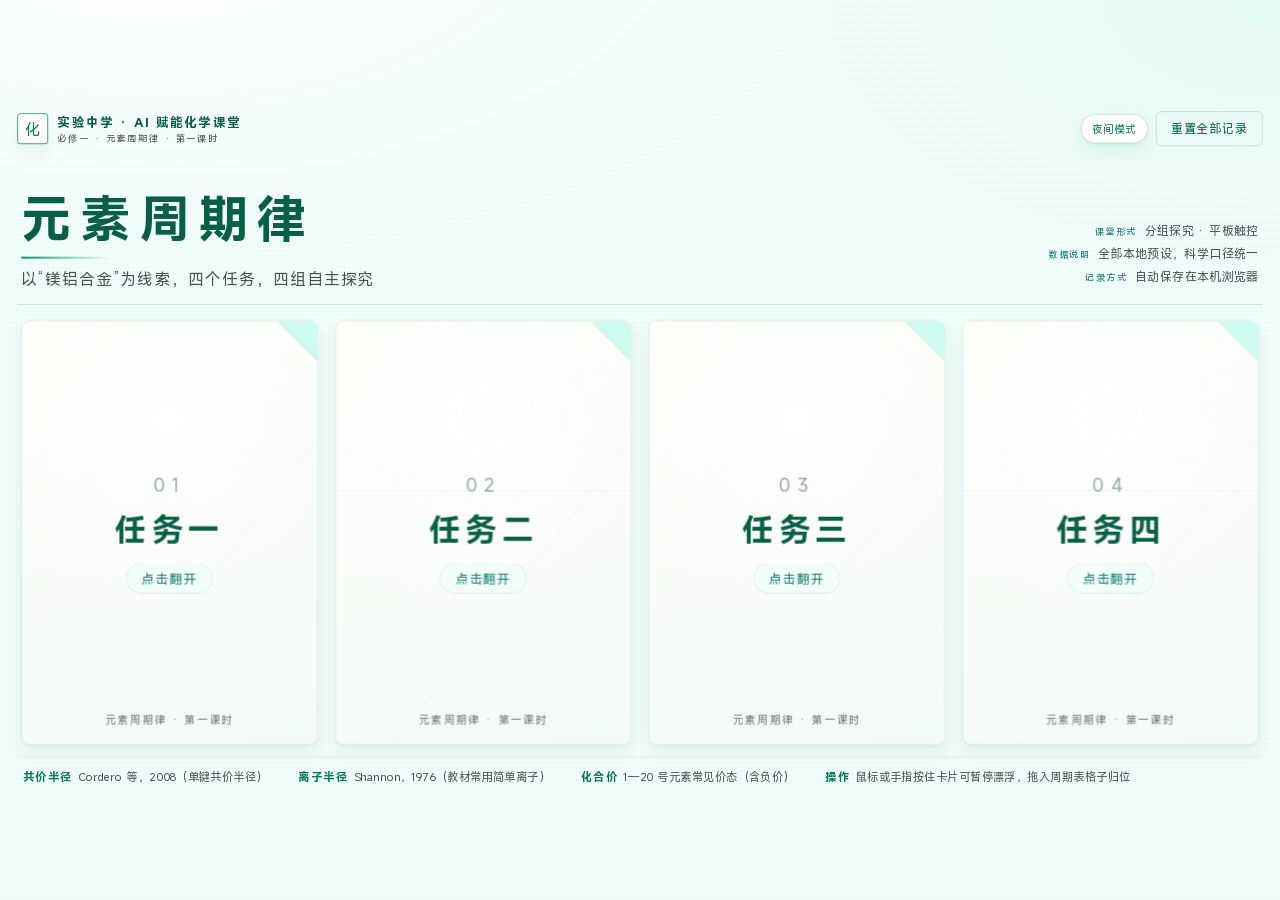
==== commit ec4651fd: "改用 MiSans 圆润字体并内嵌子集，全站字形统一" ====
--- a/index.html
+++ b/index.html
@@ -4,9 +4,9 @@
   <meta charset="UTF-8">
   <meta name="viewport" content="width=device-width, initial-scale=1.0, maximum-scale=1.0, user-scalable=no">
   <title>元素周期律 · 第一课时</title>
-  <link rel="stylesheet" href="css/base.css?v=18">
-  <link rel="stylesheet" href="css/main.css?v=18">
-  <script src="js/theme.js?v=18"></script>
+  <link rel="stylesheet" href="css/base.css?v=22">
+  <link rel="stylesheet" href="css/main.css?v=22">
+  <script src="js/theme.js?v=22"></script>
 </head>
 <body>
   <div id="stage">
@@ -181,8 +181,8 @@
     </footer>
   </div>
 
-  <script src="js/data.js?v=18"></script>
-  <script src="js/common.js?v=18"></script>
-  <script src="js/main.js?v=18"></script>
+  <script src="js/data.js?v=22"></script>
+  <script src="js/common.js?v=22"></script>
+  <script src="js/main.js?v=22"></script>
 </body>
 </html>
--- a/css/base.css
+++ b/css/base.css
@@ -2,6 +2,25 @@
    base.css —— 全局风格、舞台自适应、通用组件
    风格：折纸纸质感 + 新古典秩序网格 + 侘寂留白
    ===================================================================== */
+
+/* ---------------- 内嵌字体：MiSans（按页面用字裁剪的子集，可离线） ----------------
+   只保留课件里真正用到的 800 多个字符，两个字重共约 170KB，
+   学生机没装任何字体也能看到同样的圆润字形 */
+@font-face {
+  font-family: "MiSans SC";
+  src: url("../fonts/misans-sc-regular.woff2") format("woff2");
+  font-weight: 400;
+  font-style: normal;
+  font-display: swap;
+}
+
+@font-face {
+  font-family: "MiSans SC";
+  src: url("../fonts/misans-sc-semibold.woff2") format("woff2");
+  font-weight: 600;
+  font-style: normal;
+  font-display: swap;
+}
 
 :root {
   --teal-900: #065f46;
@@ -36,8 +55,8 @@
   --chart-point-stroke: #fffef8;
   --chart-legend-bg: rgba(255, 254, 248, .9);
   --atom-orbit: rgba(13, 148, 136, .28);
-  --font-serif: "Noto Serif SC", "Source Han Serif SC", "Songti SC", "SimSun", "Times New Roman", serif;
-  --font-sans: "PingFang SC", "HarmonyOS Sans SC", "Microsoft YaHei", "Noto Sans SC", system-ui, sans-serif;
+  --font-serif: "MiSans SC", "PingFang SC", "HarmonyOS Sans SC", "Microsoft YaHei", "Noto Sans SC", system-ui, sans-serif;
+  --font-sans: "MiSans SC", "PingFang SC", "HarmonyOS Sans SC", "Microsoft YaHei", "Noto Sans SC", system-ui, sans-serif;
 }
 
 * { box-sizing: border-box; }
@@ -294,6 +313,7 @@
   margin: 0;
   font-family: var(--font-serif);
   font-size: 26px;
+  font-weight: 600;
   letter-spacing: .1em;
   color: var(--teal-900);
 }
